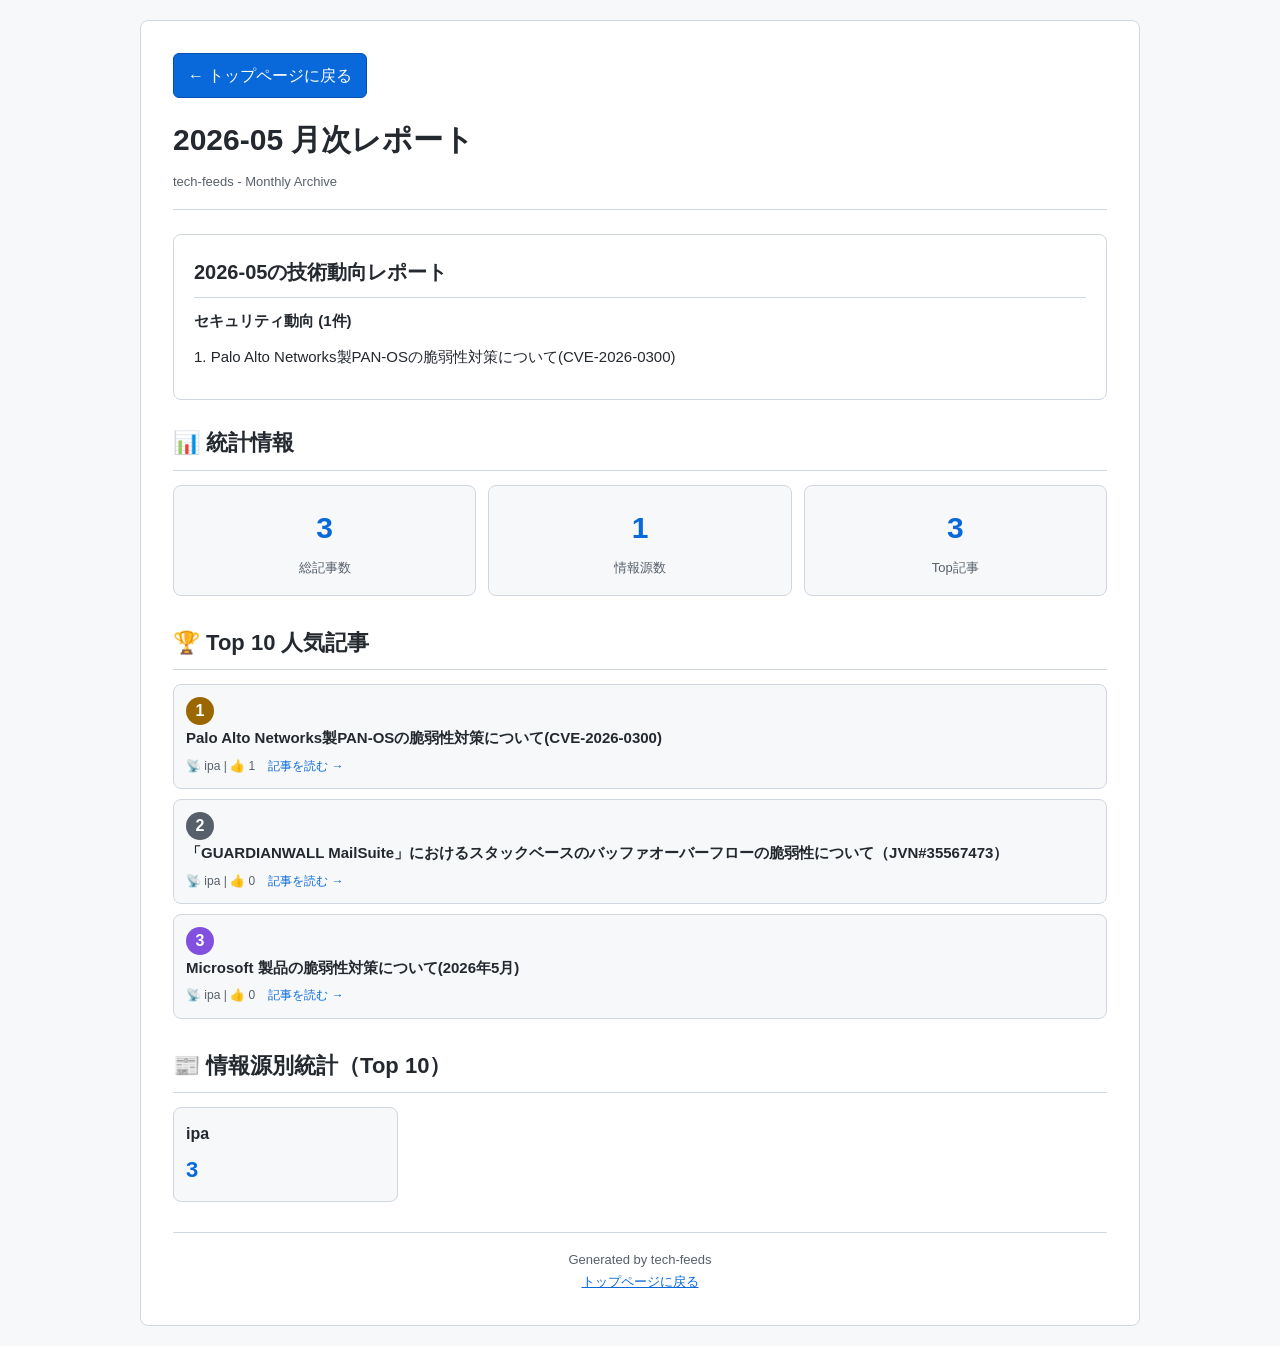
==== data/archive/2026-05.html @ 266ce316 "data: update feed 2026-10-24 12:09 UTC" ====
<!DOCTYPE html>
<html lang="ja">
<head>
  <meta charset="UTF-8">
  <meta name="viewport" content="width=device-width, initial-scale=1.0">
  <title>2026-05 月次レポート - tech-feeds</title>
  <style>
    :root { --bg:#f6f8fa; --panel:#fff; --muted:#57606a; --border:#d0d7de; --text:#24292f; --accent:#0969da; --accent-strong:#0550ae; }
    * { margin: 0; padding: 0; box-sizing: border-box; }
    body { font-family: -apple-system, BlinkMacSystemFont, 'Segoe UI', 'Hiragino Sans', Meiryo, sans-serif; background: var(--bg); color: var(--text); line-height: 1.7; padding: 20px; }
    .container { max-width: 1000px; margin: 0 auto; background: var(--panel); padding: 32px; border-radius: 8px; border: 1px solid var(--border); }
    .header { border-bottom: 1px solid var(--border); padding-bottom: 16px; margin-bottom: 24px; }
    .header h1 { font-size: 30px; color: var(--text); margin-bottom: 6px; }
    .header .meta { font-size: 13px; color: var(--muted); }
    .summary { background: var(--panel); border: 1px solid var(--border); padding: 20px; border-radius: 8px; margin-bottom: 24px; font-size: 15px; }
    .summary h2 { font-size: 20px; margin-bottom: 10px; color: var(--text); border-bottom: 1px solid var(--border); padding-bottom: 8px; }
    .summary p { margin-bottom: 10px; color: var(--text); }
    .summary strong { font-weight: 700; }
    .section { margin-bottom: 28px; }
    .section h2 { font-size: 22px; color: var(--text); margin-bottom: 14px; padding-bottom: 8px; border-bottom: 1px solid var(--border); }
    .stats { display: grid; grid-template-columns: repeat(auto-fit, minmax(180px, 1fr)); gap: 12px; margin-bottom: 24px; }
    .stat-card { background: var(--bg); border: 1px solid var(--border); padding: 16px; border-radius: 8px; text-align: center; }
    .stat-card .number { font-size: 30px; font-weight: bold; color: var(--accent); margin-bottom: 4px; }
    .stat-card .label { font-size: 13px; color: var(--muted); }
    .top-articles { list-style: none; }
    .top-articles li { background: var(--bg); border: 1px solid var(--border); padding: 12px; margin-bottom: 10px; border-radius: 8px; }
    .top-articles .rank { display: inline-block; width: 28px; height: 28px; background: var(--accent); color: white; border-radius: 50%; text-align: center; line-height: 28px; font-weight: bold; margin-right: 8px; }
    .top-articles .rank.gold { background: #9a6700; color: #fff; }
    .top-articles .rank.silver { background: #57606a; color: #fff; }
    .top-articles .rank.bronze { background: #8250df; color: #fff; }
    .article-title { font-weight: 600; color: var(--text); font-size: 15px; margin-bottom: 5px; }
    .article-meta { font-size: 12px; color: var(--muted); }
    .article-link { color: var(--accent); text-decoration: none; font-size: 12px; margin-left: 10px; }
    .article-link:hover { text-decoration: underline; }
    .source-list { display: grid; grid-template-columns: repeat(auto-fill, minmax(180px, 1fr)); gap: 12px; }
    .source-item { background: var(--bg); border: 1px solid var(--border); padding: 12px; border-radius: 8px; }
    .source-name { font-weight: 600; color: var(--text); margin-bottom: 4px; }
    .source-count { font-size: 22px; color: var(--accent); font-weight: bold; }
    .footer { margin-top: 30px; padding-top: 16px; border-top: 1px solid var(--border); text-align: center; color: var(--muted); font-size: 13px; }
    .back-link { display: inline-block; background: var(--accent); border: 1px solid var(--accent-strong); color: white; padding: 8px 14px; border-radius: 6px; text-decoration: none; margin-bottom: 16px; }
    .back-link:hover { background: var(--accent-strong); }
  </style>
</head>
<body>
  <div class="container">
    <a href="../../index.html" class="back-link">← トップページに戻る</a>
    <div class="header">
      <h1>2026-05 月次レポート</h1>
      <div class="meta">tech-feeds - Monthly Archive</div>
    </div>
    <div class="summary">
      <h2 class="report-title">2026-05の技術動向レポート</h2>
<p><strong>セキュリティ動向 (1件)</strong></p>
<p>1. Palo Alto Networks製PAN-OSの脆弱性対策について(CVE-2026-0300)</p>
    </div>
    <div class="section">
      <h2>📊 統計情報</h2>
      <div class="stats">
        <div class="stat-card">
          <div class="number">3</div>
          <div class="label">総記事数</div>
        </div>
        <div class="stat-card">
          <div class="number">1</div>
          <div class="label">情報源数</div>
        </div>
        <div class="stat-card">
          <div class="number">3</div>
          <div class="label">Top記事</div>
        </div>
      </div>
    </div>
    <div class="section"><h2>🏆 Top 10 人気記事</h2><ul class="top-articles">
            <li>
              <span class="rank gold">1</span>
              <div class="article-title">Palo Alto Networks製PAN-OSの脆弱性対策について(CVE-2026-0300)</div>
              <div class="article-meta">
                📡 ipa | 👍 1
                <a href="https://www.ipa.go.jp/security/security-alert/2026/alert20260508.html" target="_blank" class="article-link">記事を読む →</a>
              </div>
            </li>
            <li>
              <span class="rank silver">2</span>
              <div class="article-title">「GUARDIANWALL MailSuite」におけるスタックベースのバッファオーバーフローの脆弱性について（JVN#35567473）</div>
              <div class="article-meta">
                📡 ipa | 👍 0
                <a href="https://www.ipa.go.jp/security/security-alert/2026/20260513-jvn.html" target="_blank" class="article-link">記事を読む →</a>
              </div>
            </li>
            <li>
              <span class="rank bronze">3</span>
              <div class="article-title">Microsoft 製品の脆弱性対策について(2026年5月)</div>
              <div class="article-meta">
                📡 ipa | 👍 0
                <a href="https://www.ipa.go.jp/security/security-alert/2026/0513-ms.html" target="_blank" class="article-link">記事を読む →</a>
              </div>
            </li></ul></div>
    <div class="section"><h2>📰 情報源別統計（Top 10）</h2><div class="source-list">
            <div class="source-item">
              <div class="source-name">ipa</div>
              <div class="source-count">3</div>
            </div></div></div>
    <div class="footer">
      <p>Generated by tech-feeds</p>
      <p><a href="../../index.html" style="color: #0969da;">トップページに戻る</a></p>
    </div>
  </div>
</body>
</html>
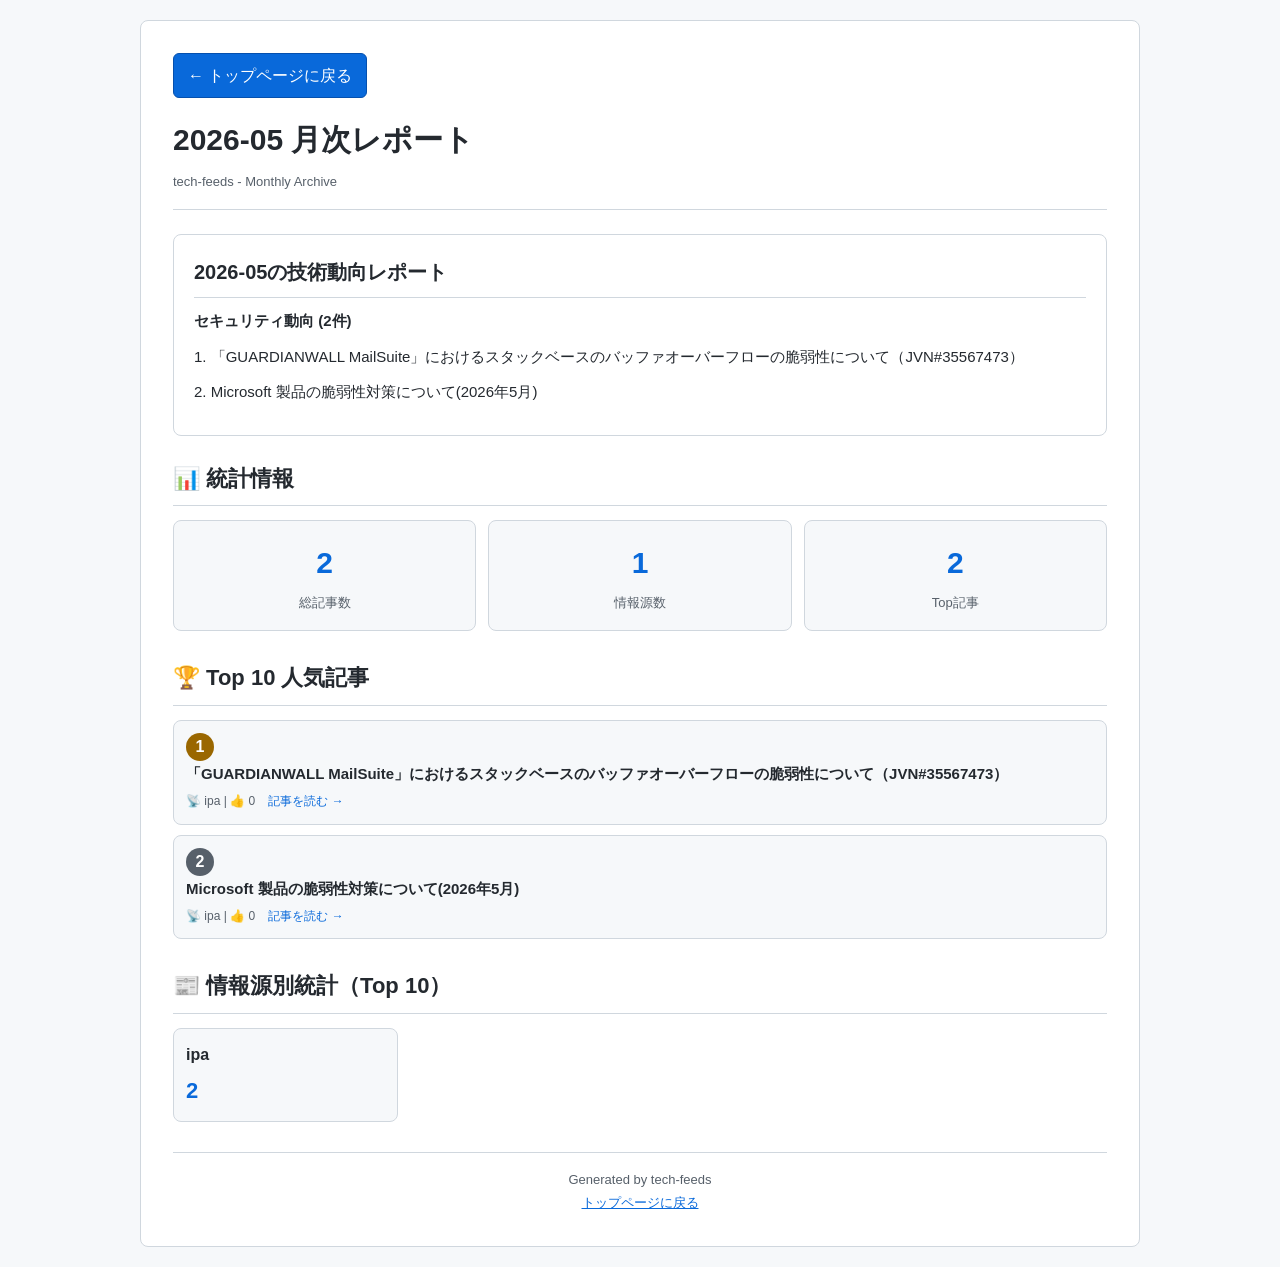
==== commit 59837df9: "data: update feed 2026-11-11 03:06 UTC" ====
--- a/data/archive/2026-05.html
+++ b/data/archive/2026-05.html
@@ -50,14 +50,15 @@
     </div>
     <div class="summary">
       <h2 class="report-title">2026-05の技術動向レポート</h2>
-<p><strong>セキュリティ動向 (1件)</strong></p>
-<p>1. Palo Alto Networks製PAN-OSの脆弱性対策について(CVE-2026-0300)</p>
+<p><strong>セキュリティ動向 (2件)</strong></p>
+<p>1. 「GUARDIANWALL MailSuite」におけるスタックベースのバッファオーバーフローの脆弱性について（JVN#35567473）</p>
+<p>2. Microsoft 製品の脆弱性対策について(2026年5月)</p>
     </div>
     <div class="section">
       <h2>📊 統計情報</h2>
       <div class="stats">
         <div class="stat-card">
-          <div class="number">3</div>
+          <div class="number">2</div>
           <div class="label">総記事数</div>
         </div>
         <div class="stat-card">
@@ -65,7 +66,7 @@
           <div class="label">情報源数</div>
         </div>
         <div class="stat-card">
-          <div class="number">3</div>
+          <div class="number">2</div>
           <div class="label">Top記事</div>
         </div>
       </div>
@@ -73,14 +74,6 @@
     <div class="section"><h2>🏆 Top 10 人気記事</h2><ul class="top-articles">
             <li>
               <span class="rank gold">1</span>
-              <div class="article-title">Palo Alto Networks製PAN-OSの脆弱性対策について(CVE-2026-0300)</div>
-              <div class="article-meta">
-                📡 ipa | 👍 1
-                <a href="https://www.ipa.go.jp/security/security-alert/2026/alert20260508.html" target="_blank" class="article-link">記事を読む →</a>
-              </div>
-            </li>
-            <li>
-              <span class="rank silver">2</span>
               <div class="article-title">「GUARDIANWALL MailSuite」におけるスタックベースのバッファオーバーフローの脆弱性について（JVN#35567473）</div>
               <div class="article-meta">
                 📡 ipa | 👍 0
@@ -88,7 +81,7 @@
               </div>
             </li>
             <li>
-              <span class="rank bronze">3</span>
+              <span class="rank silver">2</span>
               <div class="article-title">Microsoft 製品の脆弱性対策について(2026年5月)</div>
               <div class="article-meta">
                 📡 ipa | 👍 0
@@ -98,7 +91,7 @@
     <div class="section"><h2>📰 情報源別統計（Top 10）</h2><div class="source-list">
             <div class="source-item">
               <div class="source-name">ipa</div>
-              <div class="source-count">3</div>
+              <div class="source-count">2</div>
             </div></div></div>
     <div class="footer">
       <p>Generated by tech-feeds</p>
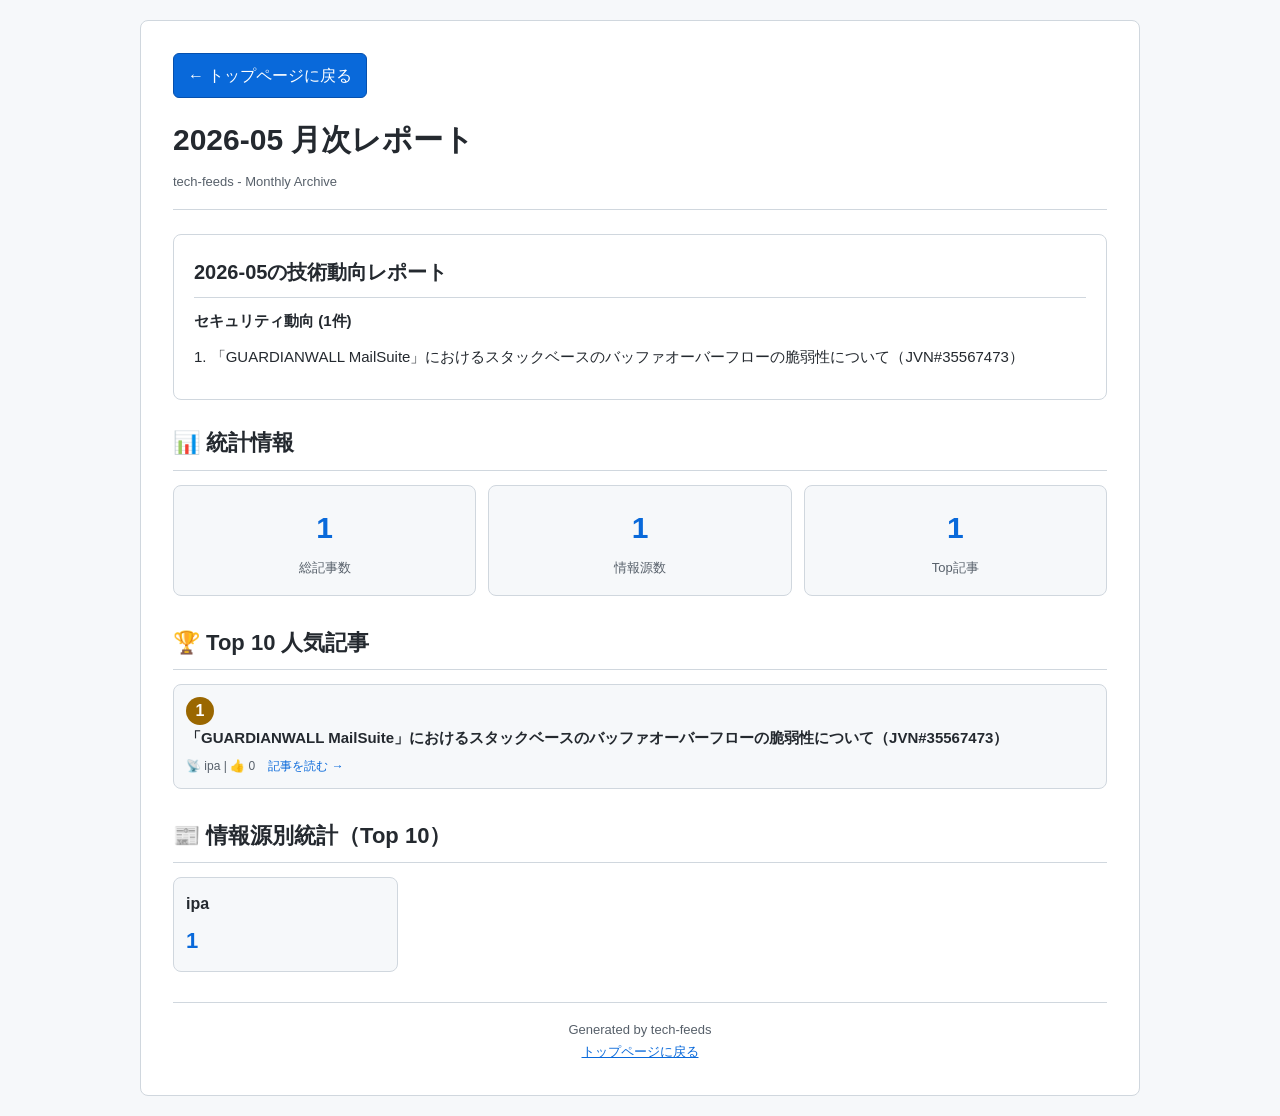
==== commit 1df90a2a: "data: update feed 2026-11-18 07:06 UTC" ====
--- a/data/archive/2026-05.html
+++ b/data/archive/2026-05.html
@@ -50,15 +50,14 @@
     </div>
     <div class="summary">
       <h2 class="report-title">2026-05の技術動向レポート</h2>
-<p><strong>セキュリティ動向 (2件)</strong></p>
+<p><strong>セキュリティ動向 (1件)</strong></p>
 <p>1. 「GUARDIANWALL MailSuite」におけるスタックベースのバッファオーバーフローの脆弱性について（JVN#35567473）</p>
-<p>2. Microsoft 製品の脆弱性対策について(2026年5月)</p>
     </div>
     <div class="section">
       <h2>📊 統計情報</h2>
       <div class="stats">
         <div class="stat-card">
-          <div class="number">2</div>
+          <div class="number">1</div>
           <div class="label">総記事数</div>
         </div>
         <div class="stat-card">
@@ -66,7 +65,7 @@
           <div class="label">情報源数</div>
         </div>
         <div class="stat-card">
-          <div class="number">2</div>
+          <div class="number">1</div>
           <div class="label">Top記事</div>
         </div>
       </div>
@@ -79,19 +78,11 @@
                 📡 ipa | 👍 0
                 <a href="https://www.ipa.go.jp/security/security-alert/2026/20260513-jvn.html" target="_blank" class="article-link">記事を読む →</a>
               </div>
-            </li>
-            <li>
-              <span class="rank silver">2</span>
-              <div class="article-title">Microsoft 製品の脆弱性対策について(2026年5月)</div>
-              <div class="article-meta">
-                📡 ipa | 👍 0
-                <a href="https://www.ipa.go.jp/security/security-alert/2026/0513-ms.html" target="_blank" class="article-link">記事を読む →</a>
-              </div>
             </li></ul></div>
     <div class="section"><h2>📰 情報源別統計（Top 10）</h2><div class="source-list">
             <div class="source-item">
               <div class="source-name">ipa</div>
-              <div class="source-count">2</div>
+              <div class="source-count">1</div>
             </div></div></div>
     <div class="footer">
       <p>Generated by tech-feeds</p>
